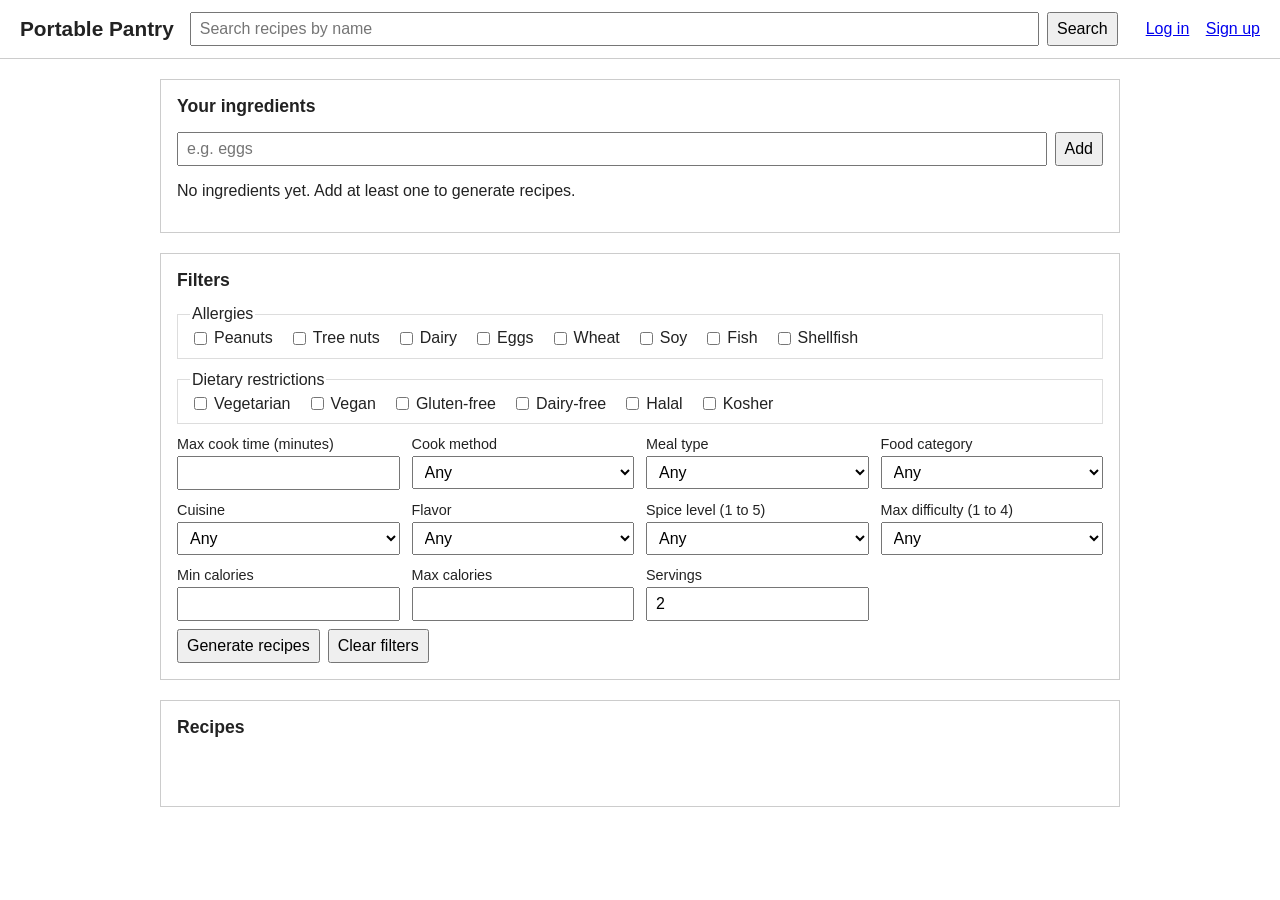
==== frontend/index.html @ 7e8dc1c0 "Implemented Config and app files" ====
<!DOCTYPE html>
<html lang="en">
<head>
  <meta charset="UTF-8">
  <meta name="viewport" content="width=device-width, initial-scale=1">
  <title>Portable Pantry</title>
  <style>
* { box-sizing: border-box; }

body {
  font-family: Arial, Helvetica, sans-serif;
  margin: 0;
  color: #222;
  background: #fff;
}

.nav {
  display: flex;
  flex-wrap: wrap;
  align-items: center;
  gap: 16px;
  padding: 12px 20px;
  border-bottom: 1px solid #ccc;
}

.nav h1 { font-size: 1.3rem; margin: 0; }
.nav .search { flex: 1; display: flex; gap: 8px; min-width: 200px; }
.nav .search input { flex: 1; }
.nav nav a { margin-left: 12px; }

main {
  max-width: 1000px;
  margin: 0 auto;
  padding: 20px;
  display: flex;
  flex-direction: column;
  gap: 20px;
}

.panel {
  border: 1px solid #ccc;
  padding: 16px;
}

.panel h2 { margin-top: 0; font-size: 1.1rem; }

.row { display: flex; gap: 8px; margin-top: 8px; }
.row input { flex: 1; }

input, select, button { font-size: 1rem; padding: 6px 8px; }
button { cursor: pointer; }

#ingredientList { list-style: none; padding: 0; margin: 12px 0 0; }
#ingredientList li {
  display: flex;
  align-items: center;
  gap: 8px;
  padding: 4px 0;
  border-bottom: 1px solid #eee;
}
#ingredientList li span { flex: 1; }

fieldset { margin: 0 0 12px; border: 1px solid #ddd; }
.options { display: flex; flex-wrap: wrap; gap: 4px 16px; }
.options label { display: flex; align-items: center; gap: 4px; }

.grid {
  display: grid;
  grid-template-columns: repeat(auto-fill, minmax(200px, 1fr));
  gap: 12px;
}
.grid label { display: flex; flex-direction: column; gap: 4px; font-size: 0.9rem; }

#status { min-height: 1.2em; }
#status.error { color: #b00020; }

.recipe {
  border: 1px solid #ddd;
  padding: 12px;
  margin-bottom: 10px;
}
.recipe h3 { margin: 0 0 4px; }
.recipe p { margin: 4px 0; }

#regenerateBtn { margin-top: 8px; }
</style>
</head>
<body>

  <header class="nav">
    <h1>Portable Pantry</h1>
    <div class="search">
      <input type="text" id="searchInput" placeholder="Search recipes by name">
      <button id="searchBtn">Search</button>
    </div>
    <nav>
      <a href="login.html">Log in</a>
      <a href="signup.html">Sign up</a>
    </nav>
  </header>

  <main>
    <section class="panel" id="ingredientsPanel">
      <h2>Your ingredients</h2>
      <div class="row">
        <input type="text" id="ingredientInput" placeholder="e.g. eggs">
        <button id="addIngredientBtn">Add</button>
      </div>
      <ul id="ingredientList"></ul>
      <p id="ingredientEmpty">No ingredients yet. Add at least one to generate recipes.</p>
    </section>

    <section class="panel" id="filtersPanel">
      <h2>Filters</h2>

      <fieldset>
        <legend>Allergies</legend>
        <div id="allergyOptions" class="options"></div>
      </fieldset>

      <fieldset>
        <legend>Dietary restrictions</legend>
        <div id="dietOptions" class="options"></div>
      </fieldset>

      <div class="grid">
        <label>Max cook time (minutes)
          <input type="number" id="cookTime" min="1">
        </label>

        <label>Cook method
          <select id="cookMethod"></select>
        </label>

        <label>Meal type
          <select id="mealType"></select>
        </label>

        <label>Food category
          <select id="foodCategory"></select>
        </label>

        <label>Cuisine
          <select id="cuisine"></select>
        </label>

        <label>Flavor
          <select id="flavor"></select>
        </label>

        <label>Spice level (1 to 5)
          <select id="spiceLevel"></select>
        </label>

        <label>Max difficulty (1 to 4)
          <select id="difficulty"></select>
        </label>

        <label>Min calories
          <input type="number" id="minCalories" min="0">
        </label>

        <label>Max calories
          <input type="number" id="maxCalories" min="0">
        </label>

        <label>Servings
          <input type="number" id="servings" min="1" value="2">
        </label>
      </div>

      <div class="row">
        <button id="generateBtn">Generate recipes</button>
        <button id="clearFiltersBtn" type="button">Clear filters</button>
      </div>
    </section>

    <section class="panel" id="resultsPanel">
      <h2>Recipes</h2>
      <p id="status" role="status"></p>
      <div id="results"></div>
      <button id="regenerateBtn" hidden>Regenerate</button>
    </section>
  </main>

  <script>
// ---- Settings ----
// Address of the Flask backend. Change this if your backend runs elsewhere.
const API_URL = "http://localhost:5000";

// ---- Allowed filter values (keep these the same as the SRS and the Ollama prompt) ----
const OPTIONS = {
  allergies: ["Peanuts", "Tree nuts", "Dairy", "Eggs", "Wheat", "Soy", "Fish", "Shellfish"],
  diets: ["Vegetarian", "Vegan", "Gluten-free", "Dairy-free", "Halal", "Kosher"],
  cookMethod: ["Baking", "Frying", "Steaming", "Grilling", "Boiling", "No-cook"],
  mealType: ["Breakfast", "Lunch", "Dinner", "Snack", "Dessert"],
  foodCategory: ["Soup", "Salad", "Pasta", "Sandwich", "Casserole", "Stir-fry"],
  cuisine: ["American", "Chinese", "Indian", "Italian", "Japanese", "Mexican", "Other"],
  flavor: ["Sweet", "Savory", "Spicy", "Sour", "Creamy", "Crunchy"],
  spiceLevel: ["1", "2", "3", "4", "5"],
  difficulty: ["1", "2", "3", "4"]
};

// ---- State (guests: kept only while the page is open) ----
let ingredients = [];
let lastQuery = null;

// ---- Page elements ----
const $ = (id) => document.getElementById(id);

// ---- Build the filter controls ----
function fillCheckboxes(containerId, values, name) {
  $(containerId).innerHTML = values
    .map((v) => `<label><input type="checkbox" name="${name}" value="${v}"> ${v}</label>`)
    .join("");
}

function fillSelect(id, values) {
  $(id).innerHTML =
    `<option value="">Any</option>` +
    values.map((v) => `<option value="${v}">${v}</option>`).join("");
}

function buildFilters() {
  fillCheckboxes("allergyOptions", OPTIONS.allergies, "allergy");
  fillCheckboxes("dietOptions", OPTIONS.diets, "diet");
  fillSelect("cookMethod", OPTIONS.cookMethod);
  fillSelect("mealType", OPTIONS.mealType);
  fillSelect("foodCategory", OPTIONS.foodCategory);
  fillSelect("cuisine", OPTIONS.cuisine);
  fillSelect("flavor", OPTIONS.flavor);
  fillSelect("spiceLevel", OPTIONS.spiceLevel);
  fillSelect("difficulty", OPTIONS.difficulty);
}

// ---- Ingredients ----
function renderIngredients() {
  $("ingredientList").innerHTML = ingredients
    .map(
      (name, i) => `
      <li>
        <span>${escapeHtml(name)}</span>
        <button type="button" data-edit="${i}">Edit</button>
        <button type="button" data-remove="${i}">Remove</button>
      </li>`
    )
    .join("");
  $("ingredientEmpty").hidden = ingredients.length > 0;
}

function addIngredient() {
  const value = $("ingredientInput").value.trim();
  if (!value) return;
  const exists = ingredients.some((x) => x.toLowerCase() === value.toLowerCase());
  if (!exists) ingredients.push(value);
  $("ingredientInput").value = "";
  $("ingredientInput").focus();
  renderIngredients();
}

function handleIngredientClick(event) {
  const edit = event.target.dataset.edit;
  const remove = event.target.dataset.remove;
  if (edit !== undefined) {
    const updated = prompt("Edit ingredient:", ingredients[edit]);
    if (updated && updated.trim()) ingredients[edit] = updated.trim();
  }
  if (remove !== undefined) {
    ingredients.splice(remove, 1);
  }
  renderIngredients();
}

// ---- Filters ----
function checkedValues(name) {
  return [...document.querySelectorAll(`input[name="${name}"]:checked`)].map((c) => c.value);
}

function numberOrNull(id) {
  const v = $(id).value;
  return v === "" ? null : Number(v);
}

function collectFilters() {
  return {
    allergies: checkedValues("allergy"),
    dietaryRestrictions: checkedValues("diet"),
    maxCookTime: numberOrNull("cookTime"),
    cookMethod: $("cookMethod").value || null,
    mealType: $("mealType").value || null,
    foodCategory: $("foodCategory").value || null,
    cuisine: $("cuisine").value || null,
    flavor: $("flavor").value || null,
    spiceLevel: numberOrNull("spiceLevel"),
    maxDifficulty: numberOrNull("difficulty"),
    minCalories: numberOrNull("minCalories"),
    maxCalories: numberOrNull("maxCalories")
  };
}

function clearFilters() {
  document.querySelectorAll("#filtersPanel input[type=checkbox]").forEach((c) => (c.checked = false));
  document.querySelectorAll("#filtersPanel select").forEach((s) => (s.value = ""));
  ["cookTime", "minCalories", "maxCalories"].forEach((id) => ($(id).value = ""));
}

// ---- Generate, regenerate, search ----
function setStatus(message, isError = false) {
  $("status").textContent = message;
  $("status").className = isError ? "error" : "";
}

async function postJson(path, body) {
  const response = await fetch(API_URL + path, {
    method: "POST",
    headers: { "Content-Type": "application/json" },
    body: JSON.stringify(body)
  });
  if (!response.ok) throw new Error("The server returned an error (" + response.status + ").");
  return response.json();
}

async function generate(query) {
  if (query.ingredients.length === 0) {
    setStatus("Add at least one ingredient before generating recipes.", true);
    return;
  }
  setStatus("Generating recipes. This can take a few seconds...");
  $("generateBtn").disabled = true;
  $("regenerateBtn").disabled = true;
  try {
    const data = await postJson("/api/recipes/generate", query);
    lastQuery = query;
    showRecipes(data.recipes || []);
  } catch (err) {
    setStatus("Could not generate recipes. Check that the backend and Ollama are running. " + err.message, true);
  } finally {
    $("generateBtn").disabled = false;
    $("regenerateBtn").disabled = false;
  }
}

function onGenerate() {
  generate({
    ingredients: [...ingredients],
    filters: collectFilters(),
    servings: numberOrNull("servings") || 2,
    exclude: []
  });
}

function onRegenerate() {
  if (!lastQuery) return;
  // Same criteria, but ask for different recipes than the ones already shown.
  const shown = [...document.querySelectorAll(".recipe h3")].map((h) => h.textContent);
  generate({ ...lastQuery, exclude: shown });
}

async function onSearch() {
  const name = $("searchInput").value.trim();
  if (!name) return;
  setStatus("Searching...");
  try {
    const response = await fetch(API_URL + "/api/recipes/search?name=" + encodeURIComponent(name));
    if (!response.ok) throw new Error("The server returned an error (" + response.status + ").");
    const data = await response.json();
    showRecipes(data.recipes || [], false);
  } catch (err) {
    setStatus("Search failed. " + err.message, true);
  }
}

// ---- Results ----
function showRecipes(recipes, allowRegenerate = true) {
  $("regenerateBtn").hidden = !(allowRegenerate && recipes.length > 0);
  if (recipes.length === 0) {
    $("results").innerHTML = "";
    setStatus("No recipes found. Try changing your ingredients or filters.");
    return;
  }
  setStatus("");
  $("results").innerHTML = recipes
    .map(
      (r) => `
      <article class="recipe">
        <h3>${escapeHtml(r.title || "Untitled recipe")}</h3>
        <p>${escapeHtml(r.description || "")}</p>
        <p>
          ${r.cookTime ? "Cook time: " + escapeHtml(String(r.cookTime)) + " min. " : ""}
          ${r.calories ? "About " + escapeHtml(String(r.calories)) + " calories (estimate). " : ""}
          ${r.difficulty ? "Difficulty: " + escapeHtml(String(r.difficulty)) + " of 4." : ""}
        </p>
        ${r.id ? `<a href="recipe.html?id=${encodeURIComponent(r.id)}">View recipe</a>` : ""}
      </article>`
    )
    .join("");
}

function escapeHtml(text) {
  const div = document.createElement("div");
  div.textContent = text;
  return div.innerHTML;
}

// ---- Wire everything up ----
buildFilters();
renderIngredients();

$("addIngredientBtn").addEventListener("click", addIngredient);
$("ingredientInput").addEventListener("keydown", (e) => {
  if (e.key === "Enter") addIngredient();
});
$("ingredientList").addEventListener("click", handleIngredientClick);
$("generateBtn").addEventListener("click", onGenerate);
$("regenerateBtn").addEventListener("click", onRegenerate);
$("clearFiltersBtn").addEventListener("click", clearFilters);
$("searchBtn").addEventListener("click", onSearch);
$("searchInput").addEventListener("keydown", (e) => {
  if (e.key === "Enter") onSearch();
});
</script>
</body>
</html>
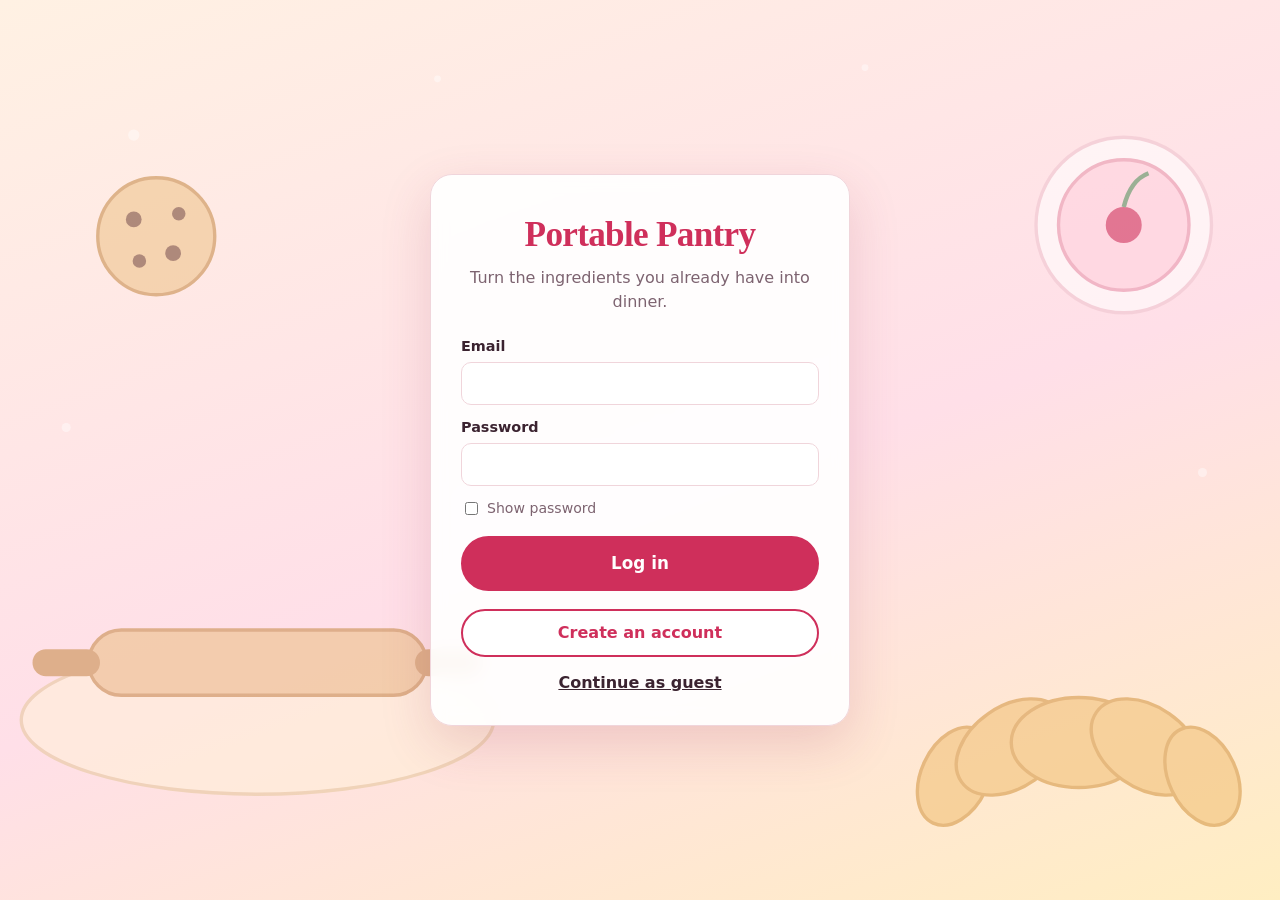
==== commit 1d70e2e3: "frontend_updated" ====
--- a/frontend/index.html
+++ b/frontend/index.html
@@ -4,420 +4,139 @@
   <meta charset="UTF-8">
   <meta name="viewport" content="width=device-width, initial-scale=1">
   <title>Portable Pantry</title>
-  <style>
-* { box-sizing: border-box; }
-
-body {
-  font-family: Arial, Helvetica, sans-serif;
-  margin: 0;
-  color: #222;
-  background: #fff;
-}
-
-.nav {
-  display: flex;
-  flex-wrap: wrap;
-  align-items: center;
-  gap: 16px;
-  padding: 12px 20px;
-  border-bottom: 1px solid #ccc;
-}
-
-.nav h1 { font-size: 1.3rem; margin: 0; }
-.nav .search { flex: 1; display: flex; gap: 8px; min-width: 200px; }
-.nav .search input { flex: 1; }
-.nav nav a { margin-left: 12px; }
-
-main {
-  max-width: 1000px;
-  margin: 0 auto;
-  padding: 20px;
-  display: flex;
-  flex-direction: column;
-  gap: 20px;
-}
-
-.panel {
-  border: 1px solid #ccc;
-  padding: 16px;
-}
-
-.panel h2 { margin-top: 0; font-size: 1.1rem; }
-
-.row { display: flex; gap: 8px; margin-top: 8px; }
-.row input { flex: 1; }
-
-input, select, button { font-size: 1rem; padding: 6px 8px; }
-button { cursor: pointer; }
-
-#ingredientList { list-style: none; padding: 0; margin: 12px 0 0; }
-#ingredientList li {
-  display: flex;
-  align-items: center;
-  gap: 8px;
-  padding: 4px 0;
-  border-bottom: 1px solid #eee;
-}
-#ingredientList li span { flex: 1; }
-
-fieldset { margin: 0 0 12px; border: 1px solid #ddd; }
-.options { display: flex; flex-wrap: wrap; gap: 4px 16px; }
-.options label { display: flex; align-items: center; gap: 4px; }
-
-.grid {
-  display: grid;
-  grid-template-columns: repeat(auto-fill, minmax(200px, 1fr));
-  gap: 12px;
-}
-.grid label { display: flex; flex-direction: column; gap: 4px; font-size: 0.9rem; }
-
-#status { min-height: 1.2em; }
-#status.error { color: #b00020; }
-
-.recipe {
-  border: 1px solid #ddd;
-  padding: 12px;
-  margin-bottom: 10px;
-}
-.recipe h3 { margin: 0 0 4px; }
-.recipe p { margin: 4px 0; }
-
-#regenerateBtn { margin-top: 8px; }
-</style>
+  <link rel="stylesheet" href="css/styles.css">
 </head>
 <body>
 
-  <header class="nav">
-    <h1>Portable Pantry</h1>
-    <div class="search">
-      <input type="text" id="searchInput" placeholder="Search recipes by name">
-      <button id="searchBtn">Search</button>
+  <!-- 1. Landing -->
+  <section id="landing" class="auth" hidden>
+    <svg class="auth-bg" viewBox="0 0 1200 800" preserveAspectRatio="xMidYMid slice" aria-hidden="true">
+      <g fill="#fff" opacity=".7"><circle cx="150" cy="120" r="5"/><circle cx="420" cy="70" r="3"/><circle cx="1010" cy="140" r="6"/><circle cx="800" cy="60" r="3"/><circle cx="1100" cy="420" r="4"/><circle cx="90" cy="380" r="4"/></g>
+      <!-- dough being rolled -->
+      <ellipse cx="260" cy="640" rx="210" ry="66" fill="#fff0d9" stroke="#e7c9a0" stroke-width="3"/>
+      <g id="pin"><rect x="110" y="560" width="300" height="58" rx="29" fill="#ecc089" stroke="#c98f4f" stroke-width="3"/>
+        <rect x="60" y="577" width="60" height="24" rx="12" fill="#c98f4f"/><rect x="400" y="577" width="60" height="24" rx="12" fill="#c98f4f"/></g>
+      <!-- croissant -->
+      <g fill="#f3c27a" stroke="#d79a4a" stroke-width="3">
+        <ellipse cx="880" cy="690" rx="46" ry="30" transform="rotate(-65 880 690)"/><ellipse cx="930" cy="664" rx="54" ry="36" transform="rotate(-35 930 664)"/>
+        <ellipse cx="990" cy="660" rx="60" ry="40"/><ellipse cx="1050" cy="664" rx="54" ry="36" transform="rotate(35 1050 664)"/>
+        <ellipse cx="1100" cy="690" rx="46" ry="30" transform="rotate(65 1100 690)"/></g>
+      <!-- cherry tart -->
+      <circle cx="1030" cy="200" r="78" fill="#fff" stroke="#f0c6d0" stroke-width="3"/><circle cx="1030" cy="200" r="58" fill="#ffd3df" stroke="#e99ab0" stroke-width="3"/>
+      <circle cx="1030" cy="200" r="16" fill="#cf2f5b"/><path d="M1030 184 q6 -24 22 -30" fill="none" stroke="#5a8f5f" stroke-width="4"/>
+      <!-- cookie -->
+      <circle cx="170" cy="210" r="52" fill="#f0c58e" stroke="#c98f4f" stroke-width="3"/>
+      <g fill="#7a4a35"><circle cx="150" cy="195" r="7"/><circle cx="185" cy="225" r="7"/><circle cx="190" cy="190" r="6"/><circle cx="155" cy="232" r="6"/></g>
+    </svg>
+
+    <div class="auth-card">
+      <h1>Portable Pantry</h1>
+      <p class="tag">Turn the ingredients you already have into dinner.</p>
+      <p id="authStatus" class="auth-status" role="status" hidden></p>
+
+      <form id="loginForm" novalidate>
+        <label class="field">Email<input type="email" id="loginEmail" autocomplete="email"></label>
+        <label class="field">Password<input type="password" id="loginPassword" autocomplete="current-password"></label>
+        <label class="check"><input type="checkbox" id="showPassword"> Show password</label>
+        <button type="submit" class="primary">Log in</button>
+      </form>
+
+      <form id="signupForm" hidden novalidate>
+        <label class="field">Username<input type="text" id="signupName" autocomplete="username"></label>
+        <label class="field">Email<input type="email" id="signupEmail" autocomplete="email"></label>
+        <label class="field">Password (8+ characters)<input type="password" id="signupPassword" autocomplete="new-password"></label>
+        <button type="submit" class="primary">Create account</button>
+      </form>
+
+      <div class="auth-links">
+        <button type="button" class="ghost" id="modeBtn">Create an account</button>
+        <button type="button" class="guest" id="guestBtn">Continue as guest</button>
+      </div>
     </div>
-    <nav>
-      <a href="login.html">Log in</a>
-      <a href="signup.html">Sign up</a>
-    </nav>
-  </header>
+  </section>
 
-  <main>
-    <section class="panel" id="ingredientsPanel">
-      <h2>Your ingredients</h2>
-      <div class="row">
-        <input type="text" id="ingredientInput" placeholder="e.g. eggs">
-        <button id="addIngredientBtn">Add</button>
+  <!-- 2. Welcome splash -->
+  <section id="welcome" class="center" hidden>
+    <h1 id="welcomeName"></h1>
+    <p>Finding recipes you might like...</p>
+  </section>
+
+  <!-- 3. App -->
+  <div id="app" hidden>
+    <header class="nav">
+      <h1>Portable Pantry</h1>
+      <div class="search">
+        <input type="text" id="searchInput" placeholder="Search recipes by name" aria-label="Search recipes by name">
+        <button id="searchBtn" class="ghost">Search</button>
       </div>
-      <ul id="ingredientList"></ul>
-      <p id="ingredientEmpty">No ingredients yet. Add at least one to generate recipes.</p>
-    </section>
+      <div class="menu-wrap">
+        <button id="menuBtn" class="ghost" aria-haspopup="true" aria-expanded="false">Menu &#9662;</button>
+        <div id="menu" hidden></div>
+      </div>
+    </header>
 
-    <section class="panel" id="filtersPanel">
-      <h2>Filters</h2>
+    <main>
+      <div class="sidebar">
+        <section class="panel" id="ingredientsPanel">
+          <h2>Your ingredients <span class="badge" id="ingredientCount"></span></h2>
+          <p class="hint">Type what you have on hand, then press Enter.</p>
+          <div class="row">
+            <input type="text" id="ingredientInput" placeholder="e.g. eggs" aria-label="Ingredient">
+            <button id="addIngredientBtn">Add</button>
+          </div>
+          <ul id="ingredientList"></ul>
+          <p id="ingredientEmpty">No ingredients yet. Add at least one to generate recipes.</p>
+        </section>
 
-      <fieldset>
-        <legend>Allergies</legend>
-        <div id="allergyOptions" class="options"></div>
-      </fieldset>
-
-      <fieldset>
-        <legend>Dietary restrictions</legend>
-        <div id="dietOptions" class="options"></div>
-      </fieldset>
-
-      <div class="grid">
-        <label>Max cook time (minutes)
-          <input type="number" id="cookTime" min="1">
-        </label>
-
-        <label>Cook method
-          <select id="cookMethod"></select>
-        </label>
-
-        <label>Meal type
-          <select id="mealType"></select>
-        </label>
-
-        <label>Food category
-          <select id="foodCategory"></select>
-        </label>
-
-        <label>Cuisine
-          <select id="cuisine"></select>
-        </label>
-
-        <label>Flavor
-          <select id="flavor"></select>
-        </label>
-
-        <label>Spice level (1 to 5)
-          <select id="spiceLevel"></select>
-        </label>
-
-        <label>Max difficulty (1 to 4)
-          <select id="difficulty"></select>
-        </label>
-
-        <label>Min calories
-          <input type="number" id="minCalories" min="0">
-        </label>
-
-        <label>Max calories
-          <input type="number" id="maxCalories" min="0">
-        </label>
-
-        <label>Servings
-          <input type="number" id="servings" min="1" value="2">
-        </label>
+        <section class="panel" id="filtersPanel">
+          <h2>Filters</h2>
+          <div class="grid">
+            <label>Servings<input type="number" id="servings" min="1" value="2"></label>
+            <label>Cook method<select id="cookMethod"></select></label>
+            <label>Meal type<select id="mealType"></select></label>
+            <label>Food category<select id="foodCategory"></select></label>
+            <label>Cuisine<select id="cuisine"></select></label>
+            <label>Flavor<select id="flavor"></select></label>
+            <label>Spice level (1 to 5)<select id="spiceLevel"></select></label>
+            <label>Max difficulty (1 to 4)<select id="difficulty"></select></label>
+            <label>Min calories<input type="number" id="minCalories" min="0"></label>
+            <label>Max calories<input type="number" id="maxCalories" min="0"></label>
+          </div>
+          <details class="fold">
+            <summary>Allergies <span class="badge" id="allergyBadge"></span></summary>
+            <div id="allergyOptions" class="options"></div>
+          </details>
+          <details class="fold">
+            <summary>Dietary restrictions <span class="badge" id="dietBadge"></span></summary>
+            <div id="dietOptions" class="options"></div>
+          </details>
+          <div class="actions">
+            <button id="generateBtn">Generate recipes</button>
+            <button id="clearFiltersBtn" type="button" class="ghost">Clear</button>
+          </div>
+        </section>
       </div>
 
-      <div class="row">
-        <button id="generateBtn">Generate recipes</button>
-        <button id="clearFiltersBtn" type="button">Clear filters</button>
+      <div>
+        <section class="block" id="recommendedPanel" hidden>
+          <div class="results-head"><h2>Recommended for you</h2></div>
+          <div id="recommended" class="rec-row"></div>
+        </section>
+
+        <section id="resultsPanel">
+          <div class="results-head">
+            <h2>Recipes</h2>
+            <button id="regenerateBtn" class="ghost" hidden>Regenerate</button>
+          </div>
+          <p id="status" role="status" hidden></p>
+          <div id="results"></div>
+          <div class="placeholder">Add your ingredients, set any filters, and choose Generate recipes.</div>
+        </section>
       </div>
-    </section>
+    </main>
+  </div>
 
-    <section class="panel" id="resultsPanel">
-      <h2>Recipes</h2>
-      <p id="status" role="status"></p>
-      <div id="results"></div>
-      <button id="regenerateBtn" hidden>Regenerate</button>
-    </section>
-  </main>
-
-  <script>
-// ---- Settings ----
-// Address of the Flask backend. Change this if your backend runs elsewhere.
-const API_URL = "http://localhost:5000";
-
-// ---- Allowed filter values (keep these the same as the SRS and the Ollama prompt) ----
-const OPTIONS = {
-  allergies: ["Peanuts", "Tree nuts", "Dairy", "Eggs", "Wheat", "Soy", "Fish", "Shellfish"],
-  diets: ["Vegetarian", "Vegan", "Gluten-free", "Dairy-free", "Halal", "Kosher"],
-  cookMethod: ["Baking", "Frying", "Steaming", "Grilling", "Boiling", "No-cook"],
-  mealType: ["Breakfast", "Lunch", "Dinner", "Snack", "Dessert"],
-  foodCategory: ["Soup", "Salad", "Pasta", "Sandwich", "Casserole", "Stir-fry"],
-  cuisine: ["American", "Chinese", "Indian", "Italian", "Japanese", "Mexican", "Other"],
-  flavor: ["Sweet", "Savory", "Spicy", "Sour", "Creamy", "Crunchy"],
-  spiceLevel: ["1", "2", "3", "4", "5"],
-  difficulty: ["1", "2", "3", "4"]
-};
-
-// ---- State (guests: kept only while the page is open) ----
-let ingredients = [];
-let lastQuery = null;
-
-// ---- Page elements ----
-const $ = (id) => document.getElementById(id);
-
-// ---- Build the filter controls ----
-function fillCheckboxes(containerId, values, name) {
-  $(containerId).innerHTML = values
-    .map((v) => `<label><input type="checkbox" name="${name}" value="${v}"> ${v}</label>`)
-    .join("");
-}
-
-function fillSelect(id, values) {
-  $(id).innerHTML =
-    `<option value="">Any</option>` +
-    values.map((v) => `<option value="${v}">${v}</option>`).join("");
-}
-
-function buildFilters() {
-  fillCheckboxes("allergyOptions", OPTIONS.allergies, "allergy");
-  fillCheckboxes("dietOptions", OPTIONS.diets, "diet");
-  fillSelect("cookMethod", OPTIONS.cookMethod);
-  fillSelect("mealType", OPTIONS.mealType);
-  fillSelect("foodCategory", OPTIONS.foodCategory);
-  fillSelect("cuisine", OPTIONS.cuisine);
-  fillSelect("flavor", OPTIONS.flavor);
-  fillSelect("spiceLevel", OPTIONS.spiceLevel);
-  fillSelect("difficulty", OPTIONS.difficulty);
-}
-
-// ---- Ingredients ----
-function renderIngredients() {
-  $("ingredientList").innerHTML = ingredients
-    .map(
-      (name, i) => `
-      <li>
-        <span>${escapeHtml(name)}</span>
-        <button type="button" data-edit="${i}">Edit</button>
-        <button type="button" data-remove="${i}">Remove</button>
-      </li>`
-    )
-    .join("");
-  $("ingredientEmpty").hidden = ingredients.length > 0;
-}
-
-function addIngredient() {
-  const value = $("ingredientInput").value.trim();
-  if (!value) return;
-  const exists = ingredients.some((x) => x.toLowerCase() === value.toLowerCase());
-  if (!exists) ingredients.push(value);
-  $("ingredientInput").value = "";
-  $("ingredientInput").focus();
-  renderIngredients();
-}
-
-function handleIngredientClick(event) {
-  const edit = event.target.dataset.edit;
-  const remove = event.target.dataset.remove;
-  if (edit !== undefined) {
-    const updated = prompt("Edit ingredient:", ingredients[edit]);
-    if (updated && updated.trim()) ingredients[edit] = updated.trim();
-  }
-  if (remove !== undefined) {
-    ingredients.splice(remove, 1);
-  }
-  renderIngredients();
-}
-
-// ---- Filters ----
-function checkedValues(name) {
-  return [...document.querySelectorAll(`input[name="${name}"]:checked`)].map((c) => c.value);
-}
-
-function numberOrNull(id) {
-  const v = $(id).value;
-  return v === "" ? null : Number(v);
-}
-
-function collectFilters() {
-  return {
-    allergies: checkedValues("allergy"),
-    dietaryRestrictions: checkedValues("diet"),
-    maxCookTime: numberOrNull("cookTime"),
-    cookMethod: $("cookMethod").value || null,
-    mealType: $("mealType").value || null,
-    foodCategory: $("foodCategory").value || null,
-    cuisine: $("cuisine").value || null,
-    flavor: $("flavor").value || null,
-    spiceLevel: numberOrNull("spiceLevel"),
-    maxDifficulty: numberOrNull("difficulty"),
-    minCalories: numberOrNull("minCalories"),
-    maxCalories: numberOrNull("maxCalories")
-  };
-}
-
-function clearFilters() {
-  document.querySelectorAll("#filtersPanel input[type=checkbox]").forEach((c) => (c.checked = false));
-  document.querySelectorAll("#filtersPanel select").forEach((s) => (s.value = ""));
-  ["cookTime", "minCalories", "maxCalories"].forEach((id) => ($(id).value = ""));
-}
-
-// ---- Generate, regenerate, search ----
-function setStatus(message, isError = false) {
-  $("status").textContent = message;
-  $("status").className = isError ? "error" : "";
-}
-
-async function postJson(path, body) {
-  const response = await fetch(API_URL + path, {
-    method: "POST",
-    headers: { "Content-Type": "application/json" },
-    body: JSON.stringify(body)
-  });
-  if (!response.ok) throw new Error("The server returned an error (" + response.status + ").");
-  return response.json();
-}
-
-async function generate(query) {
-  if (query.ingredients.length === 0) {
-    setStatus("Add at least one ingredient before generating recipes.", true);
-    return;
-  }
-  setStatus("Generating recipes. This can take a few seconds...");
-  $("generateBtn").disabled = true;
-  $("regenerateBtn").disabled = true;
-  try {
-    const data = await postJson("/api/recipes/generate", query);
-    lastQuery = query;
-    showRecipes(data.recipes || []);
-  } catch (err) {
-    setStatus("Could not generate recipes. Check that the backend and Ollama are running. " + err.message, true);
-  } finally {
-    $("generateBtn").disabled = false;
-    $("regenerateBtn").disabled = false;
-  }
-}
-
-function onGenerate() {
-  generate({
-    ingredients: [...ingredients],
-    filters: collectFilters(),
-    servings: numberOrNull("servings") || 2,
-    exclude: []
-  });
-}
-
-function onRegenerate() {
-  if (!lastQuery) return;
-  // Same criteria, but ask for different recipes than the ones already shown.
-  const shown = [...document.querySelectorAll(".recipe h3")].map((h) => h.textContent);
-  generate({ ...lastQuery, exclude: shown });
-}
-
-async function onSearch() {
-  const name = $("searchInput").value.trim();
-  if (!name) return;
-  setStatus("Searching...");
-  try {
-    const response = await fetch(API_URL + "/api/recipes/search?name=" + encodeURIComponent(name));
-    if (!response.ok) throw new Error("The server returned an error (" + response.status + ").");
-    const data = await response.json();
-    showRecipes(data.recipes || [], false);
-  } catch (err) {
-    setStatus("Search failed. " + err.message, true);
-  }
-}
-
-// ---- Results ----
-function showRecipes(recipes, allowRegenerate = true) {
-  $("regenerateBtn").hidden = !(allowRegenerate && recipes.length > 0);
-  if (recipes.length === 0) {
-    $("results").innerHTML = "";
-    setStatus("No recipes found. Try changing your ingredients or filters.");
-    return;
-  }
-  setStatus("");
-  $("results").innerHTML = recipes
-    .map(
-      (r) => `
-      <article class="recipe">
-        <h3>${escapeHtml(r.title || "Untitled recipe")}</h3>
-        <p>${escapeHtml(r.description || "")}</p>
-        <p>
-          ${r.cookTime ? "Cook time: " + escapeHtml(String(r.cookTime)) + " min. " : ""}
-          ${r.calories ? "About " + escapeHtml(String(r.calories)) + " calories (estimate). " : ""}
-          ${r.difficulty ? "Difficulty: " + escapeHtml(String(r.difficulty)) + " of 4." : ""}
-        </p>
-        ${r.id ? `<a href="recipe.html?id=${encodeURIComponent(r.id)}">View recipe</a>` : ""}
-      </article>`
-    )
-    .join("");
-}
-
-function escapeHtml(text) {
-  const div = document.createElement("div");
-  div.textContent = text;
-  return div.innerHTML;
-}
-
-// ---- Wire everything up ----
-buildFilters();
-renderIngredients();
-
-$("addIngredientBtn").addEventListener("click", addIngredient);
-$("ingredientInput").addEventListener("keydown", (e) => {
-  if (e.key === "Enter") addIngredient();
-});
-$("ingredientList").addEventListener("click", handleIngredientClick);
-$("generateBtn").addEventListener("click", onGenerate);
-$("regenerateBtn").addEventListener("click", onRegenerate);
-$("clearFiltersBtn").addEventListener("click", clearFilters);
-$("searchBtn").addEventListener("click", onSearch);
-$("searchInput").addEventListener("keydown", (e) => {
-  if (e.key === "Enter") onSearch();
-});
-</script>
+  <script src="js/core.js"></script>
+  <script src="js/index.js"></script>
 </body>
 </html>
--- a/frontend/css/styles.css
+++ b/frontend/css/styles.css
@@ -0,0 +1,119 @@
+:root { --ink:#3b2330; --muted:#7d6370; --line:#f0d5db; --brand:#cf2f5b; --brand-dark:#a8234a; --tint:#ffe3ea; --butter:#f7b538; --mint:#cdf2e1; --err:#b3261e; --radius:14px; }
+* { box-sizing: border-box; }
+[hidden] { display: none !important; }
+body { margin:0; font-family: system-ui,-apple-system,"Segoe UI",sans-serif; color:var(--ink); line-height:1.5; min-height:100vh;
+  background-color:#fff4e8;
+  background-image: radial-gradient(circle at 8% 10%, #ffd3df 0, transparent 38%), radial-gradient(circle at 92% 22%, #cdf2e1 0, transparent 34%), radial-gradient(circle at 65% 98%, #ffeaa8 0, transparent 42%);
+  background-attachment: fixed; }
+h1,h2,h3 { font-family: Georgia,"Times New Roman",serif; }
+:focus-visible { outline:3px solid var(--butter); outline-offset:2px; }
+input, select, button { font:inherit; }
+input[type=text], input[type=number], select { width:100%; padding:10px 12px; border:1px solid var(--line); border-radius:10px; background:#fff; color:var(--ink); }
+input:focus, select:focus { border-color:var(--brand); }
+button, .btn { cursor:pointer; border:2px solid var(--brand); background:var(--brand); color:#fff; padding:10px 20px; border-radius:99px; font-weight:700; text-decoration:none; display:inline-block; }
+button:hover, .btn:hover { background:var(--brand-dark); border-color:var(--brand-dark); }
+button:disabled { opacity:.55; cursor:wait; }
+button.ghost { background:#fff; color:var(--brand); }
+button.ghost:hover { background:var(--tint); }
+.btn.small { padding:6px 14px; font-size:.9rem; }
+
+/* Landing + welcome */
+.center { min-height:100vh; display:flex; flex-direction:column; align-items:center; justify-content:center; text-align:center; padding:24px; gap:14px; }
+.center h1 { font-size:clamp(2.6rem,8vw,4.6rem); margin:0; color:var(--brand); letter-spacing:-0.02em; line-height:1.05; }
+.center p { margin:0; font-size:1.2rem; color:var(--muted); max-width:34ch; }
+.cta { display:flex; flex-direction:column; gap:12px; width:min(300px,100%); margin-top:18px; }
+.cta button { padding:13px 20px; font-size:1.05rem; }
+.cta .guest { background:none; border:0; color:var(--ink); text-decoration:underline; font-weight:600; }
+.cta .guest:hover { background:none; color:var(--brand); }
+#welcomeName { animation: pop .5s ease-out; }
+@keyframes pop { from { opacity:0; transform:scale(.92); } }
+@media (prefers-reduced-motion: reduce) { #welcomeName { animation:none; } }
+
+/* Top bar */
+.nav { display:flex; align-items:center; gap:12px 24px; padding:12px 28px; background:rgba(255,255,255,.88); backdrop-filter:blur(6px); border-bottom:1px solid var(--line); position:sticky; top:0; z-index:5; }
+.nav h1 { font-size:1.5rem; margin:0; color:var(--brand); }
+.nav .search { flex:1; display:flex; gap:8px; max-width:560px; margin:0 auto; }
+.menu-wrap { position:relative; margin-left:auto; }
+#menu { position:absolute; right:0; top:calc(100% + 8px); background:#fff; border:1px solid var(--line); border-radius:12px; min-width:170px; padding:6px; box-shadow:0 8px 24px rgba(120,40,70,.15); display:flex; flex-direction:column; }
+#menu a, #menu button { background:none; border:0; color:var(--ink); text-align:left; padding:10px 12px; border-radius:8px; text-decoration:none; font-weight:600; }
+#menu a:hover, #menu button:hover { background:var(--tint); color:var(--brand); }
+
+main { max-width:1200px; margin:0 auto; padding:28px; display:grid; grid-template-columns:370px 1fr; gap:28px; align-items:start; }
+.sidebar { display:flex; flex-direction:column; gap:16px; position:sticky; top:84px; max-height:calc(100vh - 100px); overflow-y:auto; }
+@media (max-width:860px) { main { grid-template-columns:1fr; padding:16px; } .sidebar { position:static; max-height:none; } .nav { padding:10px 14px; } .nav h1 { font-size:1.2rem; } }
+
+.panel { background:#fff; border:1px solid var(--line); border-radius:var(--radius); padding:18px; }
+.panel h2 { margin:0 0 4px; font-size:1.25rem; display:flex; align-items:center; gap:8px; }
+.hint { margin:0 0 12px; color:var(--muted); font-size:.9rem; }
+.badge:not(:empty) { background:var(--butter); color:var(--ink); font:700 .78rem system-ui; border-radius:99px; padding:1px 9px; }
+.row { display:flex; gap:8px; }
+.row input { flex:1; }
+
+#ingredientList { list-style:none; padding:0; margin:12px 0 0; display:flex; flex-wrap:wrap; gap:8px; }
+.chip { display:inline-flex; align-items:center; background:var(--mint); border-radius:99px; overflow:hidden; }
+.chip button { background:none; border:0; color:var(--ink); padding:6px 10px; font-weight:600; border-radius:0; }
+.chip .chip-text { padding-right:4px; }
+.chip .chip-x { font-size:1.2rem; line-height:1; padding:4px 10px 6px 4px; color:var(--muted); }
+.chip button:hover { background:rgba(0,0,0,.07); color:var(--ink); }
+#ingredientEmpty { color:var(--muted); font-size:.9rem; margin:12px 0 0; }
+
+.grid { display:grid; grid-template-columns:1fr 1fr; gap:12px; }
+.grid label { display:flex; flex-direction:column; gap:4px; font-size:.85rem; font-weight:600; color:var(--muted); }
+.fold { border:1px solid var(--line); border-radius:12px; margin-top:12px; background:#fff9f5; }
+.fold summary { cursor:pointer; padding:11px 14px; font-weight:700; list-style:none; display:flex; align-items:center; gap:8px; }
+.fold summary::-webkit-details-marker { display:none; }
+.fold summary::after { content:"+"; margin-left:auto; color:var(--brand); font-size:1.2rem; }
+.fold[open] summary::after { content:"\2212"; }
+.fold .options { padding:0 14px 14px; }
+.options { display:flex; flex-wrap:wrap; gap:8px; }
+.options label { position:relative; }
+.options input { position:absolute; opacity:0; }
+.options span { display:inline-block; padding:5px 12px; border:1px solid var(--line); border-radius:99px; font-size:.88rem; cursor:pointer; background:#fff; }
+.options input:checked + span { background:var(--brand); border-color:var(--brand); color:#fff; }
+.options input:focus-visible + span { outline:3px solid var(--butter); }
+.actions { display:flex; gap:8px; margin-top:16px; }
+.actions #generateBtn { flex:1; }
+
+section.block { margin-bottom:28px; }
+.results-head { display:flex; align-items:center; justify-content:space-between; margin-bottom:12px; }
+.results-head h2 { margin:0; font-size:1.5rem; }
+#status { margin:0 0 12px; padding:12px 14px; border-radius:10px; background:var(--mint); }
+#status.error { background:#fde7e5; color:var(--err); }
+#results { display:grid; grid-template-columns:repeat(auto-fill,minmax(250px,1fr)); gap:16px; }
+.rec-row { display:grid; grid-auto-flow:column; grid-auto-columns:260px; gap:16px; overflow-x:auto; padding-bottom:8px; }
+.placeholder { text-align:center; color:var(--muted); padding:56px 16px; border:2px dashed #eab9c6; border-radius:var(--radius); background:rgba(255,255,255,.55); }
+#results:not(:empty) ~ .placeholder { display:none; }
+
+.recipe { background:#fff; border:1px solid var(--line); border-radius:var(--radius); overflow:hidden; display:flex; flex-direction:column; }
+.recipe-top { background:linear-gradient(135deg,#cf2f5b,#f08a4b); color:#fff; font-family:Georgia,serif; font-size:1.1rem; padding:34px 16px 14px; }
+.recipe-body { padding:14px 16px 16px; display:flex; flex-direction:column; gap:8px; flex:1; }
+.recipe h3 { margin:0; font-size:1.15rem; line-height:1.25; }
+.recipe .desc { margin:0; color:var(--muted); font-size:.92rem; flex:1; }
+.facts { display:flex; align-items:center; gap:14px; font-size:.85rem; font-weight:600; }
+.dots { display:inline-flex; gap:3px; margin-left:auto; }
+.dots i { width:9px; height:9px; border-radius:50%; background:var(--line); }
+.dots i.on { background:var(--butter); }
+.recipe .btn { align-self:flex-start; }
+.chip-edit { width:130px; border:0; border-radius:99px; padding:6px 12px; margin:2px; }
+
+
+/* Login screen */
+.auth { min-height:100vh; display:grid; place-items:center; padding:24px; position:relative; overflow:hidden; background:linear-gradient(160deg,#fff1e3,#ffdfe8 55%,#ffeec2); }
+.auth-bg { position:absolute; inset:0; width:100%; height:100%; opacity:.6; pointer-events:none; }
+#pin { animation:roll 7s ease-in-out infinite; }
+@keyframes roll { 0%,100% { transform:translateX(0); } 50% { transform:translateX(150px); } }
+@media (prefers-reduced-motion: reduce) { #pin { animation:none; } }
+.auth-card { position:relative; width:min(420px,100%); background:rgba(255,255,255,.92); backdrop-filter:blur(8px); border:1px solid var(--line); border-radius:22px; padding:34px 30px 26px; box-shadow:0 18px 50px rgba(160,60,90,.18); }
+.auth-card h1 { font-size:2.2rem; margin:0; color:var(--brand); text-align:center; letter-spacing:-0.02em; }
+.auth-card .tag { text-align:center; color:var(--muted); margin:4px 0 22px; }
+.auth-card .field { display:flex; flex-direction:column; gap:4px; font-weight:600; font-size:.9rem; margin-bottom:12px; }
+.auth-card .check { display:flex; align-items:center; gap:6px; font-size:.88rem; margin-bottom:16px; color:var(--muted); }
+.auth-card .primary { width:100%; padding:13px; font-size:1.05rem; }
+input[type=email], input[type=password] { width:100%; padding:10px 12px; border:1px solid var(--line); border-radius:10px; background:#fff; color:var(--ink); }
+input[type=email]:focus, input[type=password]:focus { border-color:var(--brand); }
+.auth-status { margin:0 0 14px; padding:10px 12px; border-radius:10px; background:var(--mint); font-size:.92rem; }
+.auth-status.error { background:#fde7e5; color:var(--err); }
+.auth-links { display:flex; flex-direction:column; gap:10px; align-items:center; margin-top:18px; }
+.auth-links .ghost { width:100%; }
+.auth-links .guest { background:none; border:0; color:var(--ink); text-decoration:underline; font-weight:600; padding:4px; }
+.auth-links .guest:hover { background:none; color:var(--brand); }
